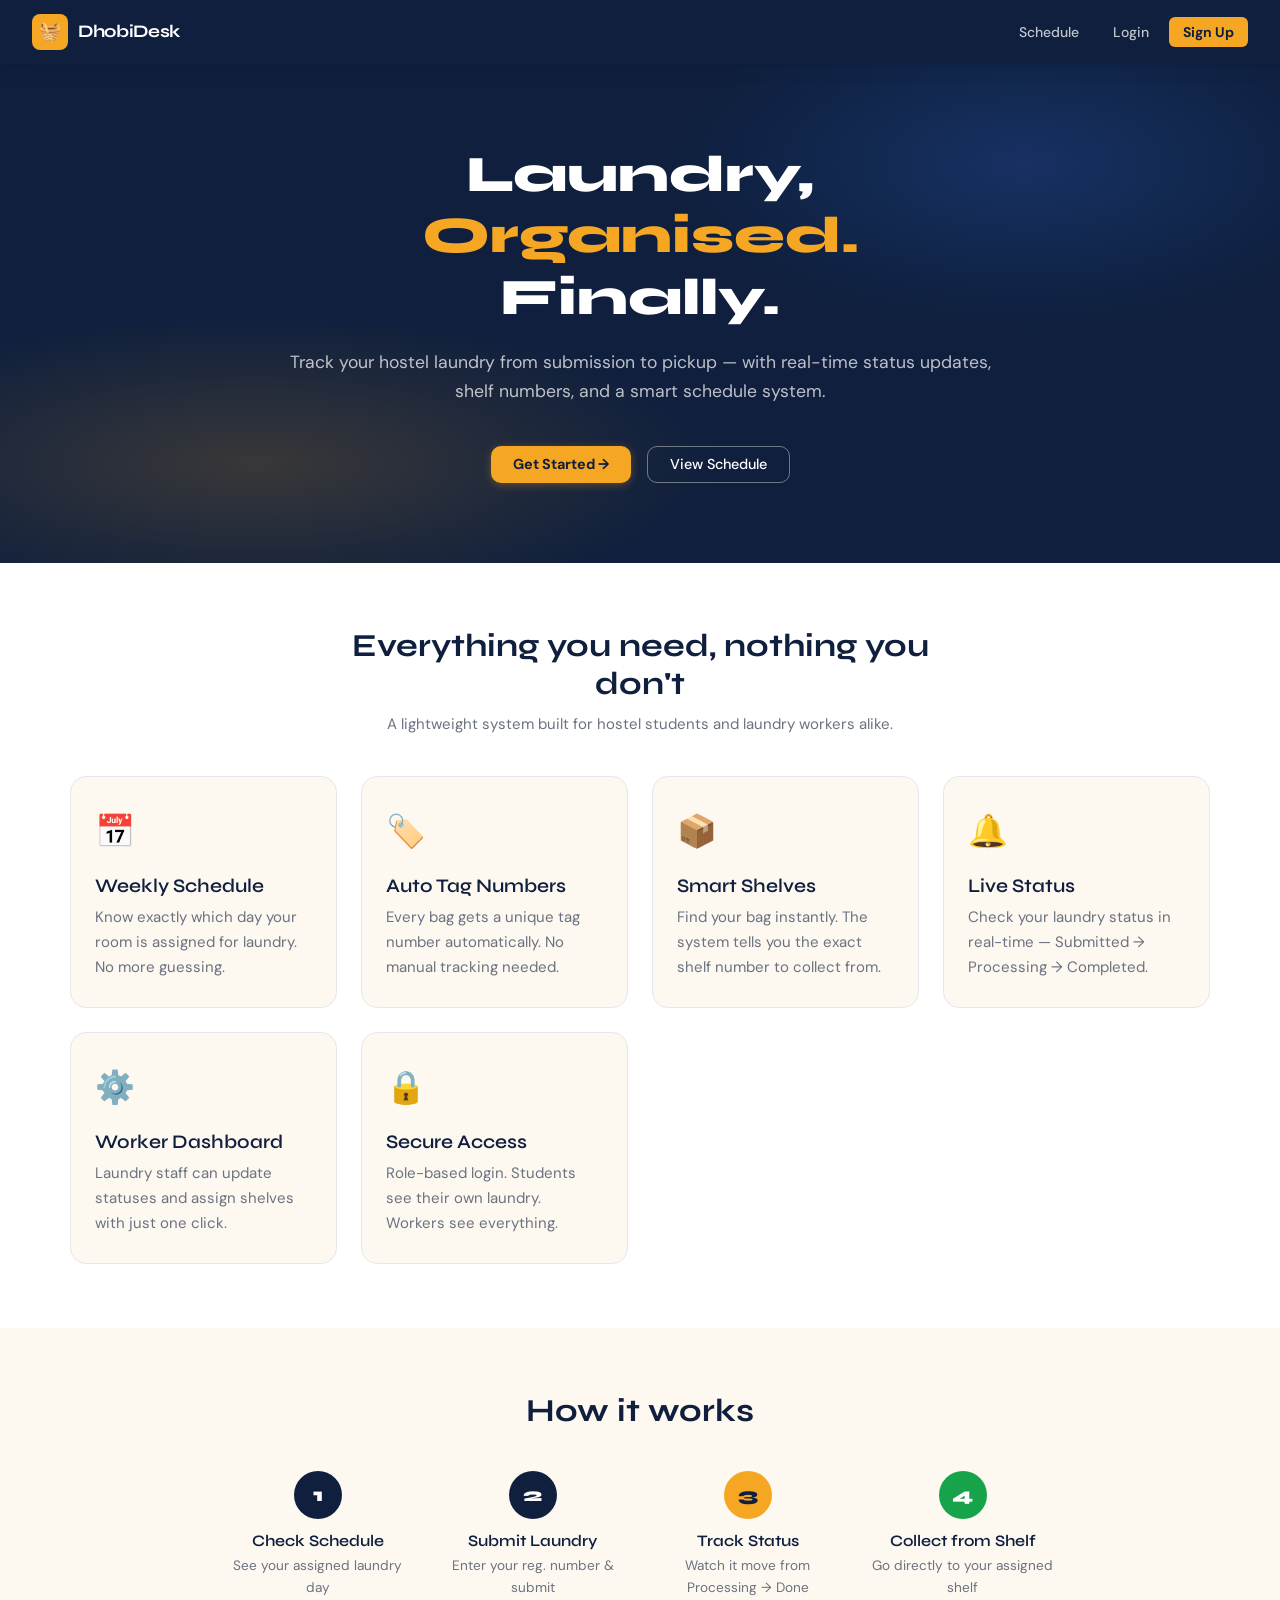
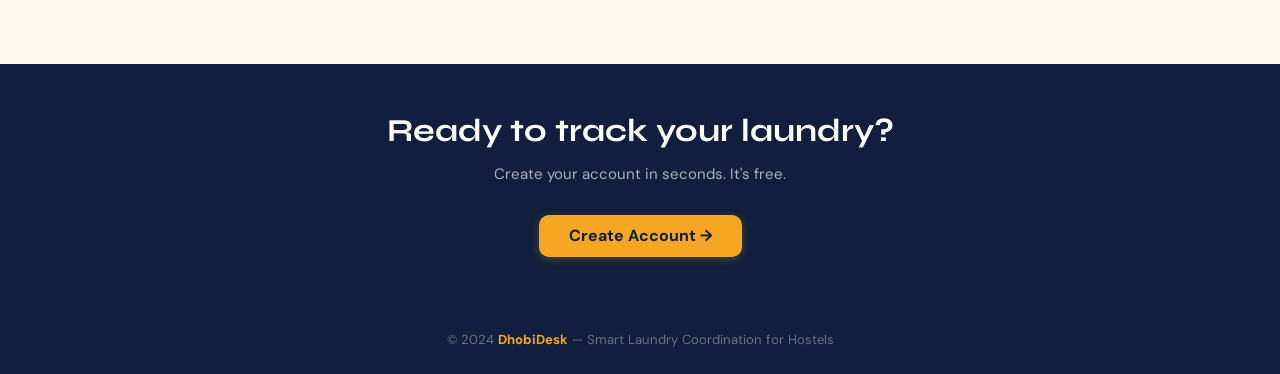
==== index.html @ a39a6e78 "Add files via upload" ====
<!DOCTYPE html>
<html lang="en">
<head>
  <meta charset="UTF-8" />
  <meta name="viewport" content="width=device-width, initial-scale=1.0" />
  <title>DhobiDesk — Smart Laundry for Hostels</title>
  <link rel="stylesheet" href="style.css" />
</head>
<body>

<!-- ── Navbar ── -->
<nav class="navbar">
  <a class="navbar-brand" href="index.html">
    <div class="logo-icon">🧺</div>
    <span>DhobiDesk</span>
  </a>
  <ul class="navbar-links">
    <li><a href="schedule.html">Schedule</a></li>
    <li><a href="login.html">Login</a></li>
    <li><a href="signup.html" class="btn-nav">Sign Up</a></li>
  </ul>
</nav>

<!-- ── Hero ── -->
<section class="hero">
  <div class="hero-content fade-in-up">
    <h1>Laundry, <span>Organised.</span><br>Finally.</h1>
    <p>Track your hostel laundry from submission to pickup — with real-time status updates, shelf numbers, and a smart schedule system.</p>
    <div class="hero-cta">
      <a href="signup.html" class="btn btn-primary">Get Started →</a>
      <a href="schedule.html" class="btn btn-secondary">View Schedule</a>
    </div>
  </div>
</section>

<!-- ── Features ── -->
<section class="features">
  <div style="text-align:center; max-width:600px; margin:0 auto;">
    <h2>Everything you need, nothing you don't</h2>
    <p style="margin-top:0.5rem;">A lightweight system built for hostel students and laundry workers alike.</p>
  </div>

  <div class="features-grid">
    <div class="feature-card">
      <span class="feature-icon">📅</span>
      <h3>Weekly Schedule</h3>
      <p>Know exactly which day your room is assigned for laundry. No more guessing.</p>
    </div>
    <div class="feature-card">
      <span class="feature-icon">🏷️</span>
      <h3>Auto Tag Numbers</h3>
      <p>Every bag gets a unique tag number automatically. No manual tracking needed.</p>
    </div>
    <div class="feature-card">
      <span class="feature-icon">📦</span>
      <h3>Smart Shelves</h3>
      <p>Find your bag instantly. The system tells you the exact shelf number to collect from.</p>
    </div>
    <div class="feature-card">
      <span class="feature-icon">🔔</span>
      <h3>Live Status</h3>
      <p>Check your laundry status in real-time — Submitted → Processing → Completed.</p>
    </div>
    <div class="feature-card">
      <span class="feature-icon">⚙️</span>
      <h3>Worker Dashboard</h3>
      <p>Laundry staff can update statuses and assign shelves with just one click.</p>
    </div>
    <div class="feature-card">
      <span class="feature-icon">🔒</span>
      <h3>Secure Access</h3>
      <p>Role-based login. Students see their own laundry. Workers see everything.</p>
    </div>
  </div>
</section>

<!-- ── How It Works ── -->
<section style="padding: 4rem 2rem; background: var(--cream); max-width: 900px; margin: 0 auto;">
  <h2 style="text-align:center; margin-bottom:2.5rem;">How it works</h2>
  <div style="display:grid; grid-template-columns: repeat(auto-fit, minmax(180px,1fr)); gap:1.5rem; text-align:center;">
    <div>
      <div style="width:48px;height:48px;background:var(--navy);color:white;border-radius:50%;display:inline-flex;align-items:center;justify-content:center;font-family:var(--font-head);font-weight:800;font-size:1.2rem;margin-bottom:0.75rem;">1</div>
      <h4>Check Schedule</h4>
      <p style="font-size:0.85rem;margin-top:0.3rem;">See your assigned laundry day</p>
    </div>
    <div>
      <div style="width:48px;height:48px;background:var(--navy);color:white;border-radius:50%;display:inline-flex;align-items:center;justify-content:center;font-family:var(--font-head);font-weight:800;font-size:1.2rem;margin-bottom:0.75rem;">2</div>
      <h4>Submit Laundry</h4>
      <p style="font-size:0.85rem;margin-top:0.3rem;">Enter your reg. number & submit</p>
    </div>
    <div>
      <div style="width:48px;height:48px;background:var(--amber);color:var(--navy);border-radius:50%;display:inline-flex;align-items:center;justify-content:center;font-family:var(--font-head);font-weight:800;font-size:1.2rem;margin-bottom:0.75rem;">3</div>
      <h4>Track Status</h4>
      <p style="font-size:0.85rem;margin-top:0.3rem;">Watch it move from Processing → Done</p>
    </div>
    <div>
      <div style="width:48px;height:48px;background:var(--green);color:white;border-radius:50%;display:inline-flex;align-items:center;justify-content:center;font-family:var(--font-head);font-weight:800;font-size:1.2rem;margin-bottom:0.75rem;">4</div>
      <h4>Collect from Shelf</h4>
      <p style="font-size:0.85rem;margin-top:0.3rem;">Go directly to your assigned shelf</p>
    </div>
  </div>
</section>

<!-- ── CTA ── -->
<section style="background:var(--navy);padding:3rem 2rem;text-align:center;">
  <h2 style="color:white;margin-bottom:0.75rem;">Ready to track your laundry?</h2>
  <p style="color:rgba(255,255,255,0.65);margin-bottom:1.75rem;">Create your account in seconds. It's free.</p>
  <a href="signup.html" class="btn btn-primary" style="font-size:1rem;padding:13px 30px;">Create Account →</a>
</section>

<!-- ── Footer ── -->
<footer class="footer">
  <p>© 2024 <strong>DhobiDesk</strong> — Smart Laundry Coordination for Hostels</p>
</footer>

</body>
</html>
---- style.css ----
/* ============================================================
   style.css — Smart Laundry Coordination System
   Aesthetic: Warm Industrial Utility — crisp whites, deep navy,
   warm amber accents, structured grid, confident typography
   ============================================================ */

@import url('https://fonts.googleapis.com/css2?family=Syne:wght@400;600;700;800&family=DM+Sans:ital,wght@0,300;0,400;0,500;1,300&display=swap');

/* ── CSS Variables ── */
:root {
  --navy:     #0f1f3d;
  --navy-mid: #1a3460;
  --blue:     #2253a8;
  --amber:    #f5a623;
  --amber-lt: #ffd280;
  --cream:    #fdf8f0;
  --white:    #ffffff;
  --gray-100: #f4f5f7;
  --gray-200: #e4e7ec;
  --gray-400: #9aa3b2;
  --gray-600: #6b7280;
  --gray-800: #2d3748;
  --green:    #16a34a;
  --green-lt: #dcfce7;
  --orange:   #ea580c;
  --orange-lt:#ffedd5;
  --red:      #dc2626;
  --red-lt:   #fee2e2;

  --font-head: 'Syne', sans-serif;
  --font-body: 'DM Sans', sans-serif;

  --shadow-sm: 0 1px 3px rgba(15,31,61,0.08), 0 1px 2px rgba(15,31,61,0.06);
  --shadow-md: 0 4px 16px rgba(15,31,61,0.10), 0 2px 6px rgba(15,31,61,0.07);
  --shadow-lg: 0 12px 40px rgba(15,31,61,0.14), 0 4px 12px rgba(15,31,61,0.08);

  --radius:    10px;
  --radius-lg: 16px;
  --transition: 0.22s cubic-bezier(0.4, 0, 0.2, 1);
}

/* ── Reset & Base ── */
*, *::before, *::after { box-sizing: border-box; margin: 0; padding: 0; }

html { scroll-behavior: smooth; }

body {
  font-family: var(--font-body);
  background: var(--cream);
  color: var(--gray-800);
  line-height: 1.65;
  font-size: 15px;
  min-height: 100vh;
}

/* ── Typography ── */
h1, h2, h3, h4 {
  font-family: var(--font-head);
  color: var(--navy);
  line-height: 1.2;
}

h1 { font-size: clamp(2rem, 5vw, 3.2rem); font-weight: 800; }
h2 { font-size: clamp(1.4rem, 3vw, 2rem); font-weight: 700; }
h3 { font-size: 1.2rem; font-weight: 600; }
h4 { font-size: 1rem; font-weight: 600; }

p { color: var(--gray-600); }

a { color: var(--blue); text-decoration: none; transition: color var(--transition); }
a:hover { color: var(--amber); }

/* ── Navbar ── */
.navbar {
  background: var(--navy);
  padding: 0 2rem;
  display: flex;
  align-items: center;
  justify-content: space-between;
  height: 64px;
  position: sticky;
  top: 0;
  z-index: 100;
  box-shadow: var(--shadow-md);
}

.navbar-brand {
  display: flex;
  align-items: center;
  gap: 10px;
  text-decoration: none;
}

.navbar-brand .logo-icon {
  width: 36px;
  height: 36px;
  background: var(--amber);
  border-radius: 8px;
  display: flex;
  align-items: center;
  justify-content: center;
  font-size: 18px;
}

.navbar-brand span {
  font-family: var(--font-head);
  font-size: 1.1rem;
  font-weight: 700;
  color: var(--white);
  letter-spacing: -0.02em;
}

.navbar-links {
  display: flex;
  align-items: center;
  gap: 6px;
  list-style: none;
}

.navbar-links a {
  color: rgba(255,255,255,0.75);
  font-size: 0.875rem;
  font-weight: 500;
  padding: 6px 14px;
  border-radius: 6px;
  transition: all var(--transition);
}

.navbar-links a:hover {
  color: var(--white);
  background: rgba(255,255,255,0.08);
}

.navbar-links a.btn-nav {
  background: var(--amber);
  color: var(--navy);
  font-weight: 700;
}

.navbar-links a.btn-nav:hover {
  background: var(--amber-lt);
}

/* ── Main Layout ── */
.main-wrapper {
  max-width: 1140px;
  margin: 0 auto;
  padding: 2.5rem 1.5rem 4rem;
}

/* ── Hero (Index) ── */
.hero {
  background: var(--navy);
  color: var(--white);
  padding: 5rem 2rem;
  text-align: center;
  position: relative;
  overflow: hidden;
}

.hero::before {
  content: '';
  position: absolute;
  inset: 0;
  background:
    radial-gradient(ellipse 60% 50% at 20% 80%, rgba(245,166,35,0.18) 0%, transparent 60%),
    radial-gradient(ellipse 50% 60% at 80% 20%, rgba(34,83,168,0.35) 0%, transparent 55%);
  pointer-events: none;
}

.hero-content { position: relative; z-index: 1; max-width: 740px; margin: 0 auto; }

.hero h1 { color: var(--white); margin-bottom: 1.25rem; }

.hero h1 span { color: var(--amber); }

.hero p {
  color: rgba(255,255,255,0.72);
  font-size: 1.1rem;
  margin-bottom: 2.5rem;
}

.hero-cta {
  display: flex;
  gap: 1rem;
  justify-content: center;
  flex-wrap: wrap;
}

/* ── Feature Cards (Index) ── */
.features {
  padding: 4rem 2rem;
  background: var(--white);
}

.features-grid {
  display: grid;
  grid-template-columns: repeat(auto-fit, minmax(220px, 1fr));
  gap: 1.5rem;
  max-width: 1140px;
  margin: 2.5rem auto 0;
}

.feature-card {
  background: var(--cream);
  border: 1px solid var(--gray-200);
  border-radius: var(--radius-lg);
  padding: 1.75rem 1.5rem;
  transition: transform var(--transition), box-shadow var(--transition);
}

.feature-card:hover {
  transform: translateY(-4px);
  box-shadow: var(--shadow-md);
}

.feature-card .feature-icon {
  font-size: 2rem;
  margin-bottom: 1rem;
  display: block;
}

.feature-card h3 { margin-bottom: 0.5rem; }

/* ── Buttons ── */
.btn {
  display: inline-flex;
  align-items: center;
  gap: 6px;
  padding: 10px 22px;
  border-radius: var(--radius);
  font-family: var(--font-body);
  font-size: 0.9rem;
  font-weight: 500;
  cursor: pointer;
  border: none;
  transition: all var(--transition);
  text-decoration: none;
  line-height: 1;
}

.btn-primary {
  background: var(--amber);
  color: var(--navy);
  font-weight: 700;
  box-shadow: 0 2px 8px rgba(245,166,35,0.3);
}
.btn-primary:hover { background: #e8980e; color: var(--navy); transform: translateY(-1px); box-shadow: 0 4px 16px rgba(245,166,35,0.4); }

.btn-secondary {
  background: transparent;
  color: var(--white);
  border: 1.5px solid rgba(255,255,255,0.4);
}
.btn-secondary:hover { background: rgba(255,255,255,0.1); color: var(--white); border-color: rgba(255,255,255,0.7); }

.btn-navy {
  background: var(--navy);
  color: var(--white);
  font-weight: 600;
}
.btn-navy:hover { background: var(--navy-mid); color: var(--white); }

.btn-outline {
  background: transparent;
  color: var(--navy);
  border: 1.5px solid var(--gray-200);
}
.btn-outline:hover { border-color: var(--navy); background: var(--navy); color: var(--white); }

.btn-green { background: var(--green); color: white; font-weight: 600; }
.btn-green:hover { background: #15803d; color: white; }

.btn-orange { background: var(--orange); color: white; font-weight: 600; }
.btn-orange:hover { background: #c2410c; color: white; }

.btn-sm { padding: 6px 14px; font-size: 0.82rem; }

.btn:disabled, .btn[disabled] {
  opacity: 0.5;
  cursor: not-allowed;
  transform: none !important;
}

/* ── Cards ── */
.card {
  background: var(--white);
  border-radius: var(--radius-lg);
  border: 1px solid var(--gray-200);
  box-shadow: var(--shadow-sm);
  overflow: hidden;
}

.card-header {
  padding: 1.25rem 1.5rem;
  border-bottom: 1px solid var(--gray-200);
  display: flex;
  align-items: center;
  justify-content: space-between;
  gap: 1rem;
}

.card-body { padding: 1.5rem; }

/* ── Forms ── */
.form-container {
  max-width: 480px;
  margin: 3rem auto;
}

.form-card {
  background: var(--white);
  border-radius: var(--radius-lg);
  padding: 2.5rem;
  box-shadow: var(--shadow-lg);
  border: 1px solid var(--gray-200);
}

.form-logo {
  text-align: center;
  margin-bottom: 2rem;
}

.form-logo .logo-circle {
  width: 60px;
  height: 60px;
  background: var(--navy);
  border-radius: 16px;
  display: inline-flex;
  align-items: center;
  justify-content: center;
  font-size: 26px;
  margin-bottom: 1rem;
}

.form-card h2 { text-align: center; margin-bottom: 0.4rem; }
.form-card .form-subtitle { text-align: center; font-size: 0.88rem; margin-bottom: 2rem; }

.form-group {
  margin-bottom: 1.25rem;
}

.form-group label {
  display: block;
  font-size: 0.83rem;
  font-weight: 600;
  color: var(--gray-800);
  margin-bottom: 0.45rem;
  letter-spacing: 0.04em;
  text-transform: uppercase;
}

.form-group input,
.form-group select {
  width: 100%;
  padding: 11px 14px;
  border: 1.5px solid var(--gray-200);
  border-radius: var(--radius);
  font-family: var(--font-body);
  font-size: 0.95rem;
  color: var(--gray-800);
  background: var(--gray-100);
  transition: border-color var(--transition), box-shadow var(--transition);
  outline: none;
}

.form-group input:focus,
.form-group select:focus {
  border-color: var(--blue);
  background: var(--white);
  box-shadow: 0 0 0 3px rgba(34,83,168,0.1);
}

.form-group input::placeholder { color: var(--gray-400); }

.form-submit { width: 100%; padding: 13px; font-size: 1rem; margin-top: 0.5rem; justify-content: center; }

.form-footer { text-align: center; margin-top: 1.25rem; font-size: 0.875rem; }

/* Role Selector */
.role-selector {
  display: grid;
  grid-template-columns: 1fr 1fr;
  gap: 0.75rem;
}

.role-option {
  position: relative;
}

.role-option input { display: none; }

.role-option label {
  display: flex;
  flex-direction: column;
  align-items: center;
  gap: 6px;
  padding: 14px 10px;
  border: 2px solid var(--gray-200);
  border-radius: var(--radius);
  cursor: pointer;
  transition: all var(--transition);
  text-align: center;
  font-size: 0.85rem;
  color: var(--gray-600);
  font-weight: 500;
  letter-spacing: normal;
  text-transform: none;
}

.role-option label .role-icon { font-size: 1.8rem; }
.role-option label .role-name { font-weight: 700; font-family: var(--font-head); color: var(--navy); }

.role-option input:checked + label {
  border-color: var(--amber);
  background: rgba(245,166,35,0.07);
  box-shadow: 0 0 0 3px rgba(245,166,35,0.15);
}

/* ── Dashboard Layout ── */
.dashboard-grid {
  display: grid;
  grid-template-columns: 280px 1fr;
  gap: 1.5rem;
  align-items: start;
}

@media (max-width: 768px) {
  .dashboard-grid { grid-template-columns: 1fr; }
}

/* ── Page Header ── */
.page-header {
  background: var(--navy);
  color: var(--white);
  padding: 2.5rem 2rem;
  position: relative;
  overflow: hidden;
}

.page-header::after {
  content: '';
  position: absolute;
  right: -60px;
  top: -60px;
  width: 220px;
  height: 220px;
  background: rgba(245,166,35,0.12);
  border-radius: 50%;
}

.page-header h1 { color: var(--white); font-size: clamp(1.5rem, 3vw, 2rem); }
.page-header p { color: rgba(255,255,255,0.65); margin-top: 0.3rem; font-size: 0.95rem; }

.page-header .header-badge {
  display: inline-flex;
  align-items: center;
  gap: 6px;
  background: rgba(245,166,35,0.2);
  color: var(--amber);
  padding: 4px 12px;
  border-radius: 100px;
  font-size: 0.78rem;
  font-weight: 600;
  letter-spacing: 0.06em;
  text-transform: uppercase;
  margin-bottom: 0.75rem;
}

/* ── Status Badges ── */
.badge {
  display: inline-flex;
  align-items: center;
  gap: 5px;
  padding: 3px 10px;
  border-radius: 100px;
  font-size: 0.78rem;
  font-weight: 600;
  letter-spacing: 0.03em;
  white-space: nowrap;
}

.badge-submitted { background: var(--gray-100); color: var(--gray-600); }
.badge-processing { background: var(--orange-lt); color: var(--orange); }
.badge-completed { background: var(--green-lt); color: var(--green); }

/* ── Laundry Entry Cards ── */
.laundry-entries { display: flex; flex-direction: column; gap: 1rem; }

.entry-card {
  background: var(--white);
  border: 1px solid var(--gray-200);
  border-radius: var(--radius-lg);
  padding: 1.25rem 1.5rem;
  box-shadow: var(--shadow-sm);
  transition: box-shadow var(--transition);
}

.entry-card:hover { box-shadow: var(--shadow-md); }

.entry-card-header {
  display: flex;
  align-items: center;
  justify-content: space-between;
  margin-bottom: 0.75rem;
  flex-wrap: wrap;
  gap: 0.5rem;
}

.entry-tag {
  font-family: var(--font-head);
  font-size: 1.4rem;
  font-weight: 800;
  color: var(--navy);
}

.entry-tag span { color: var(--amber); }

.entry-meta {
  display: flex;
  gap: 1.5rem;
  flex-wrap: wrap;
  font-size: 0.85rem;
  color: var(--gray-600);
  margin-bottom: 1rem;
}

.entry-meta strong { color: var(--gray-800); }

.entry-completed-msg {
  background: var(--green-lt);
  border: 1px solid #86efac;
  border-radius: var(--radius);
  padding: 10px 14px;
  display: flex;
  align-items: center;
  gap: 8px;
  font-size: 0.88rem;
  font-weight: 600;
  color: var(--green);
  margin-top: 0.75rem;
}

/* Worker entry card additions */
.worker-actions {
  display: flex;
  align-items: center;
  gap: 0.75rem;
  flex-wrap: wrap;
  margin-top: 1rem;
  padding-top: 1rem;
  border-top: 1px solid var(--gray-200);
}

.shelf-input-group {
  display: flex;
  align-items: center;
  gap: 0.5rem;
}

.shelf-input-group input {
  width: 70px;
  padding: 7px 10px;
  border: 1.5px solid var(--gray-200);
  border-radius: var(--radius);
  font-family: var(--font-body);
  font-size: 0.88rem;
  text-align: center;
  outline: none;
  transition: border-color var(--transition);
}

.shelf-input-group input:focus { border-color: var(--blue); }

/* ── Schedule Page ── */
.schedule-grid {
  display: grid;
  grid-template-columns: repeat(auto-fit, minmax(200px, 1fr));
  gap: 1.25rem;
  margin-top: 2rem;
}

.schedule-day {
  background: var(--white);
  border: 1px solid var(--gray-200);
  border-radius: var(--radius-lg);
  overflow: hidden;
  box-shadow: var(--shadow-sm);
  transition: transform var(--transition), box-shadow var(--transition);
}

.schedule-day:hover { transform: translateY(-3px); box-shadow: var(--shadow-md); }

.schedule-day.today {
  border-color: var(--amber);
  box-shadow: 0 0 0 2px rgba(245,166,35,0.25), var(--shadow-md);
}

.schedule-day-header {
  background: var(--navy);
  padding: 12px 16px;
  display: flex;
  align-items: center;
  justify-content: space-between;
}

.schedule-day.today .schedule-day-header { background: var(--amber); }

.schedule-day-header h3 { color: var(--white); font-size: 0.95rem; }
.schedule-day.today .schedule-day-header h3 { color: var(--navy); }

.today-pill {
  background: rgba(255,255,255,0.25);
  color: var(--navy);
  padding: 2px 8px;
  border-radius: 100px;
  font-size: 0.7rem;
  font-weight: 700;
  letter-spacing: 0.06em;
  text-transform: uppercase;
}

.schedule-day-body { padding: 1rem 1.25rem; }
.schedule-day-body .room-range { font-family: var(--font-head); font-size: 1.1rem; font-weight: 700; color: var(--navy); }
.schedule-day-body .room-label { font-size: 0.8rem; color: var(--gray-400); margin-top: 2px; }

/* ── Info Box ── */
.info-box {
  background: rgba(34,83,168,0.06);
  border: 1px solid rgba(34,83,168,0.2);
  border-radius: var(--radius);
  padding: 12px 16px;
  font-size: 0.875rem;
  color: var(--blue);
  display: flex;
  gap: 8px;
  align-items: flex-start;
}

/* ── Alert / Toast ── */
.alert {
  padding: 12px 16px;
  border-radius: var(--radius);
  font-size: 0.875rem;
  font-weight: 500;
  margin-bottom: 1rem;
  display: flex;
  align-items: center;
  gap: 8px;
}

.alert-success { background: var(--green-lt); color: var(--green); border: 1px solid #86efac; }
.alert-error   { background: var(--red-lt); color: var(--red); border: 1px solid #fca5a5; }
.alert-warning { background: var(--orange-lt); color: var(--orange); border: 1px solid #fdba74; }
.alert-info    { background: rgba(34,83,168,0.07); color: var(--blue); border: 1px solid rgba(34,83,168,0.2); }

/* ── Sidebar ── */
.sidebar {
  display: flex;
  flex-direction: column;
  gap: 1rem;
}

.sidebar-user-card {
  background: var(--navy);
  color: var(--white);
  border-radius: var(--radius-lg);
  padding: 1.5rem;
}

.sidebar-user-card .user-avatar {
  width: 50px;
  height: 50px;
  background: var(--amber);
  border-radius: 50%;
  display: flex;
  align-items: center;
  justify-content: center;
  font-size: 22px;
  margin-bottom: 0.75rem;
}

.sidebar-user-card h4 { color: var(--white); font-size: 0.95rem; }
.sidebar-user-card p { color: rgba(255,255,255,0.6); font-size: 0.8rem; }

.sidebar-card {
  background: var(--white);
  border: 1px solid var(--gray-200);
  border-radius: var(--radius-lg);
  padding: 1.25rem;
  box-shadow: var(--shadow-sm);
}

.sidebar-card h4 { margin-bottom: 0.75rem; font-size: 0.9rem; }

/* ── Stats Row ── */
.stats-row {
  display: grid;
  grid-template-columns: repeat(auto-fit, minmax(140px, 1fr));
  gap: 1rem;
  margin-bottom: 1.5rem;
}

.stat-card {
  background: var(--white);
  border: 1px solid var(--gray-200);
  border-radius: var(--radius-lg);
  padding: 1.25rem;
  box-shadow: var(--shadow-sm);
  text-align: center;
}

.stat-card .stat-num {
  font-family: var(--font-head);
  font-size: 2rem;
  font-weight: 800;
  color: var(--navy);
  line-height: 1;
}

.stat-card .stat-label { font-size: 0.78rem; color: var(--gray-400); margin-top: 4px; font-weight: 500; text-transform: uppercase; letter-spacing: 0.05em; }

/* ── Empty State ── */
.empty-state {
  text-align: center;
  padding: 3rem 1.5rem;
}

.empty-state .empty-icon { font-size: 3.5rem; margin-bottom: 1rem; }
.empty-state h3 { margin-bottom: 0.5rem; }

/* ── Loader ── */
.loader {
  display: flex;
  justify-content: center;
  align-items: center;
  padding: 2rem;
  gap: 8px;
}

.loader-dot {
  width: 8px; height: 8px;
  background: var(--amber);
  border-radius: 50%;
  animation: bounce 0.6s alternate infinite;
}
.loader-dot:nth-child(2) { animation-delay: 0.15s; }
.loader-dot:nth-child(3) { animation-delay: 0.3s; }

@keyframes bounce {
  to { transform: translateY(-10px); opacity: 0.5; }
}

/* ── Footer ── */
.footer {
  background: var(--navy);
  color: rgba(255,255,255,0.5);
  text-align: center;
  padding: 1.5rem;
  font-size: 0.82rem;
  margin-top: auto;
}

.footer strong { color: var(--amber); }

/* ── Search / Filter ── */
.filter-bar {
  display: flex;
  gap: 0.75rem;
  flex-wrap: wrap;
  align-items: center;
  margin-bottom: 1.25rem;
}

.filter-bar input,
.filter-bar select {
  padding: 8px 12px;
  border: 1.5px solid var(--gray-200);
  border-radius: var(--radius);
  font-family: var(--font-body);
  font-size: 0.875rem;
  outline: none;
  background: var(--white);
  transition: border-color var(--transition);
}

.filter-bar input:focus,
.filter-bar select:focus {
  border-color: var(--blue);
}

/* ── Shelf Legend ── */
.shelf-legend {
  display: grid;
  grid-template-columns: repeat(auto-fill, minmax(140px, 1fr));
  gap: 0.5rem;
  margin-top: 0.75rem;
}

.shelf-item {
  background: var(--gray-100);
  border-radius: var(--radius);
  padding: 8px 12px;
  font-size: 0.82rem;
}

.shelf-item strong { color: var(--navy); font-family: var(--font-head); }

/* ── Responsive ── */
@media (max-width: 640px) {
  .navbar { padding: 0 1rem; }
  .navbar-brand span { display: none; }
  .form-card { padding: 1.75rem 1.25rem; }
  .main-wrapper { padding: 1.5rem 1rem 3rem; }
  .page-header { padding: 1.75rem 1.25rem; }
  .stats-row { grid-template-columns: repeat(2, 1fr); }
  .worker-actions { flex-direction: column; align-items: flex-start; }
}

/* ── Animations ── */
@keyframes fadeInUp {
  from { opacity: 0; transform: translateY(16px); }
  to   { opacity: 1; transform: translateY(0); }
}

.fade-in-up {
  animation: fadeInUp 0.45s cubic-bezier(0.22, 1, 0.36, 1) both;
}

.entry-card { animation: fadeInUp 0.3s cubic-bezier(0.22, 1, 0.36, 1) both; }
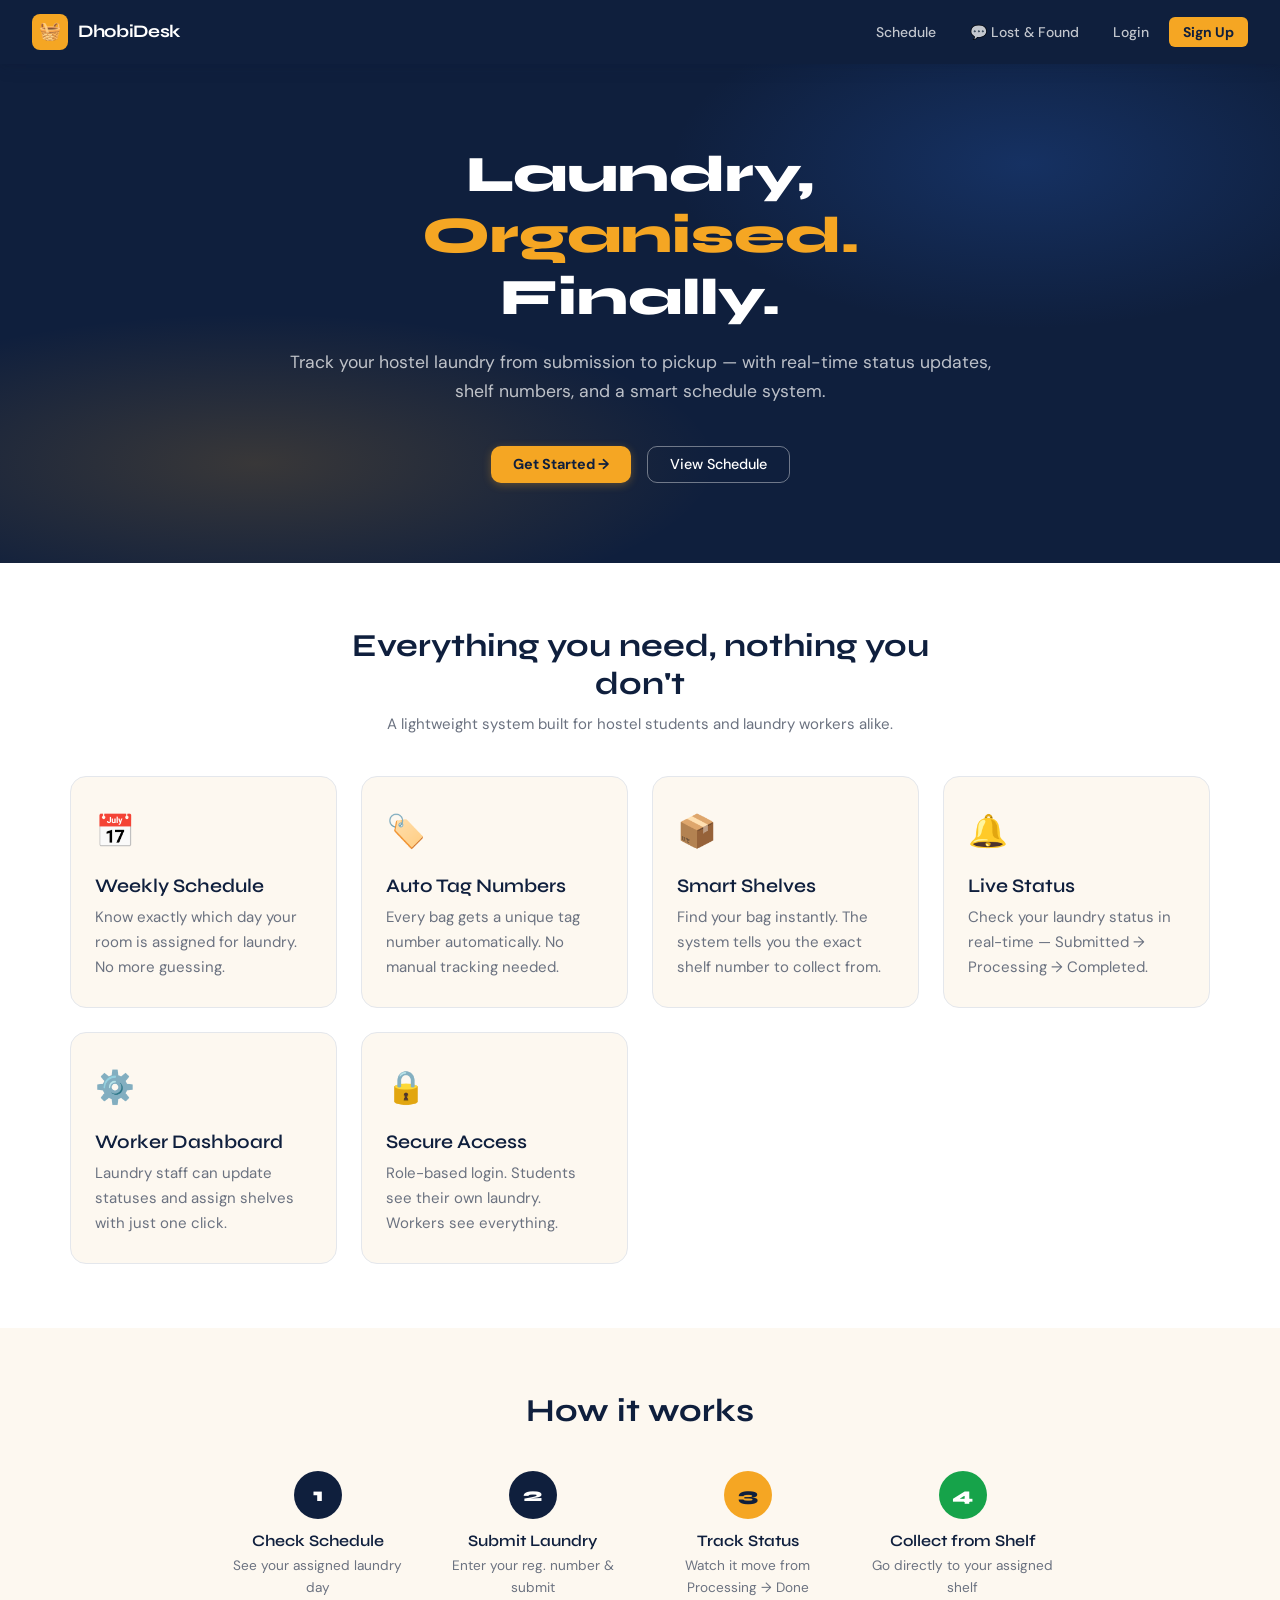
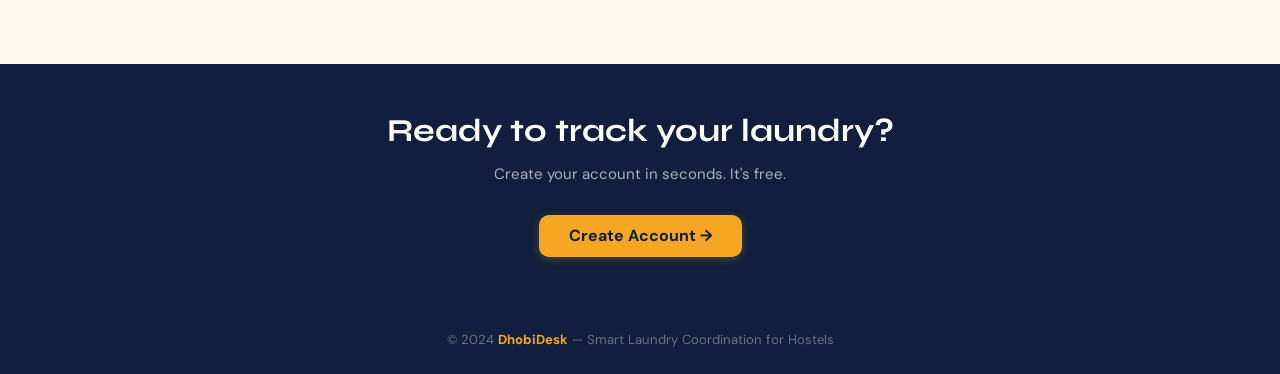
==== commit cbfc30cd: "Add 'Lost & Found' link to navigation" ====
--- a/index.html
+++ b/index.html
@@ -16,6 +16,7 @@
   </a>
   <ul class="navbar-links">
     <li><a href="schedule.html">Schedule</a></li>
+    <li><a href="chat.html">💬 Lost & Found</a></li>
     <li><a href="login.html">Login</a></li>
     <li><a href="signup.html" class="btn-nav">Sign Up</a></li>
   </ul>
--- a/style.css
+++ b/style.css
@@ -828,3 +828,173 @@
 }
 
 .entry-card { animation: fadeInUp 0.3s cubic-bezier(0.22, 1, 0.36, 1) both; }
+/* ============================================================
+   LOST & FOUND CHAT STYLES
+   ============================================================ */
+
+.chat-wrapper {
+  display: flex;
+  flex-direction: column;
+  height: calc(100vh - 220px);
+  min-height: 480px;
+  max-width: 800px;
+  margin: 0 auto;
+}
+
+.chat-box {
+  flex: 1;
+  overflow-y: auto;
+  padding: 1.5rem;
+  display: flex;
+  flex-direction: column;
+  gap: 0.75rem;
+  background: var(--gray-100);
+  border: 1px solid var(--gray-200);
+  border-radius: var(--radius-lg) var(--radius-lg) 0 0;
+  scroll-behavior: smooth;
+}
+
+/* Scrollbar styling */
+.chat-box::-webkit-scrollbar { width: 5px; }
+.chat-box::-webkit-scrollbar-track { background: transparent; }
+.chat-box::-webkit-scrollbar-thumb { background: var(--gray-200); border-radius: 10px; }
+
+.chat-message {
+  display: flex;
+  flex-direction: column;
+  max-width: 72%;
+  animation: fadeInUp 0.2s ease both;
+}
+
+.chat-message.mine {
+  align-self: flex-end;
+  align-items: flex-end;
+}
+
+.chat-message.theirs {
+  align-self: flex-start;
+  align-items: flex-start;
+}
+
+.chat-bubble {
+  padding: 10px 14px;
+  border-radius: 16px;
+  font-size: 0.9rem;
+  line-height: 1.5;
+  word-break: break-word;
+}
+
+.chat-message.mine .chat-bubble {
+  background: var(--navy);
+  color: var(--white);
+  border-bottom-right-radius: 4px;
+}
+
+.chat-message.theirs .chat-bubble {
+  background: var(--white);
+  color: var(--gray-800);
+  border: 1px solid var(--gray-200);
+  border-bottom-left-radius: 4px;
+}
+
+.chat-meta {
+  font-size: 0.72rem;
+  color: var(--gray-400);
+  margin-top: 3px;
+  padding: 0 4px;
+}
+
+.chat-sender {
+  font-weight: 600;
+  color: var(--amber);
+  font-size: 0.75rem;
+  margin-bottom: 3px;
+  padding: 0 4px;
+}
+
+.chat-input-bar {
+  display: flex;
+  gap: 0.75rem;
+  padding: 1rem;
+  background: var(--white);
+  border: 1px solid var(--gray-200);
+  border-top: none;
+  border-radius: 0 0 var(--radius-lg) var(--radius-lg);
+  box-shadow: var(--shadow-sm);
+}
+
+.chat-input-bar input {
+  flex: 1;
+  padding: 11px 16px;
+  border: 1.5px solid var(--gray-200);
+  border-radius: 100px;
+  font-family: var(--font-body);
+  font-size: 0.9rem;
+  outline: none;
+  transition: border-color var(--transition);
+  background: var(--gray-100);
+}
+
+.chat-input-bar input:focus {
+  border-color: var(--blue);
+  background: var(--white);
+}
+
+.chat-input-bar button {
+  border-radius: 100px;
+  padding: 11px 22px;
+  white-space: nowrap;
+}
+
+.chat-date-divider {
+  text-align: center;
+  font-size: 0.72rem;
+  color: var(--gray-400);
+  margin: 0.25rem 0;
+  position: relative;
+}
+
+.chat-date-divider::before,
+.chat-date-divider::after {
+  content: '';
+  position: absolute;
+  top: 50%;
+  width: 30%;
+  height: 1px;
+  background: var(--gray-200);
+}
+
+.chat-date-divider::before { left: 0; }
+.chat-date-divider::after  { right: 0; }
+
+.chat-empty {
+  flex: 1;
+  display: flex;
+  flex-direction: column;
+  align-items: center;
+  justify-content: center;
+  color: var(--gray-400);
+  gap: 0.5rem;
+}
+
+.chat-empty .empty-icon { font-size: 2.5rem; }
+
+.online-pill {
+  display: inline-flex;
+  align-items: center;
+  gap: 5px;
+  background: var(--green-lt);
+  color: var(--green);
+  padding: 3px 10px;
+  border-radius: 100px;
+  font-size: 0.75rem;
+  font-weight: 600;
+}
+
+.online-dot {
+  width: 7px;
+  height: 7px;
+  border-radius: 50%;
+  background: var(--green);
+  animation: bounce 1s infinite;
+}
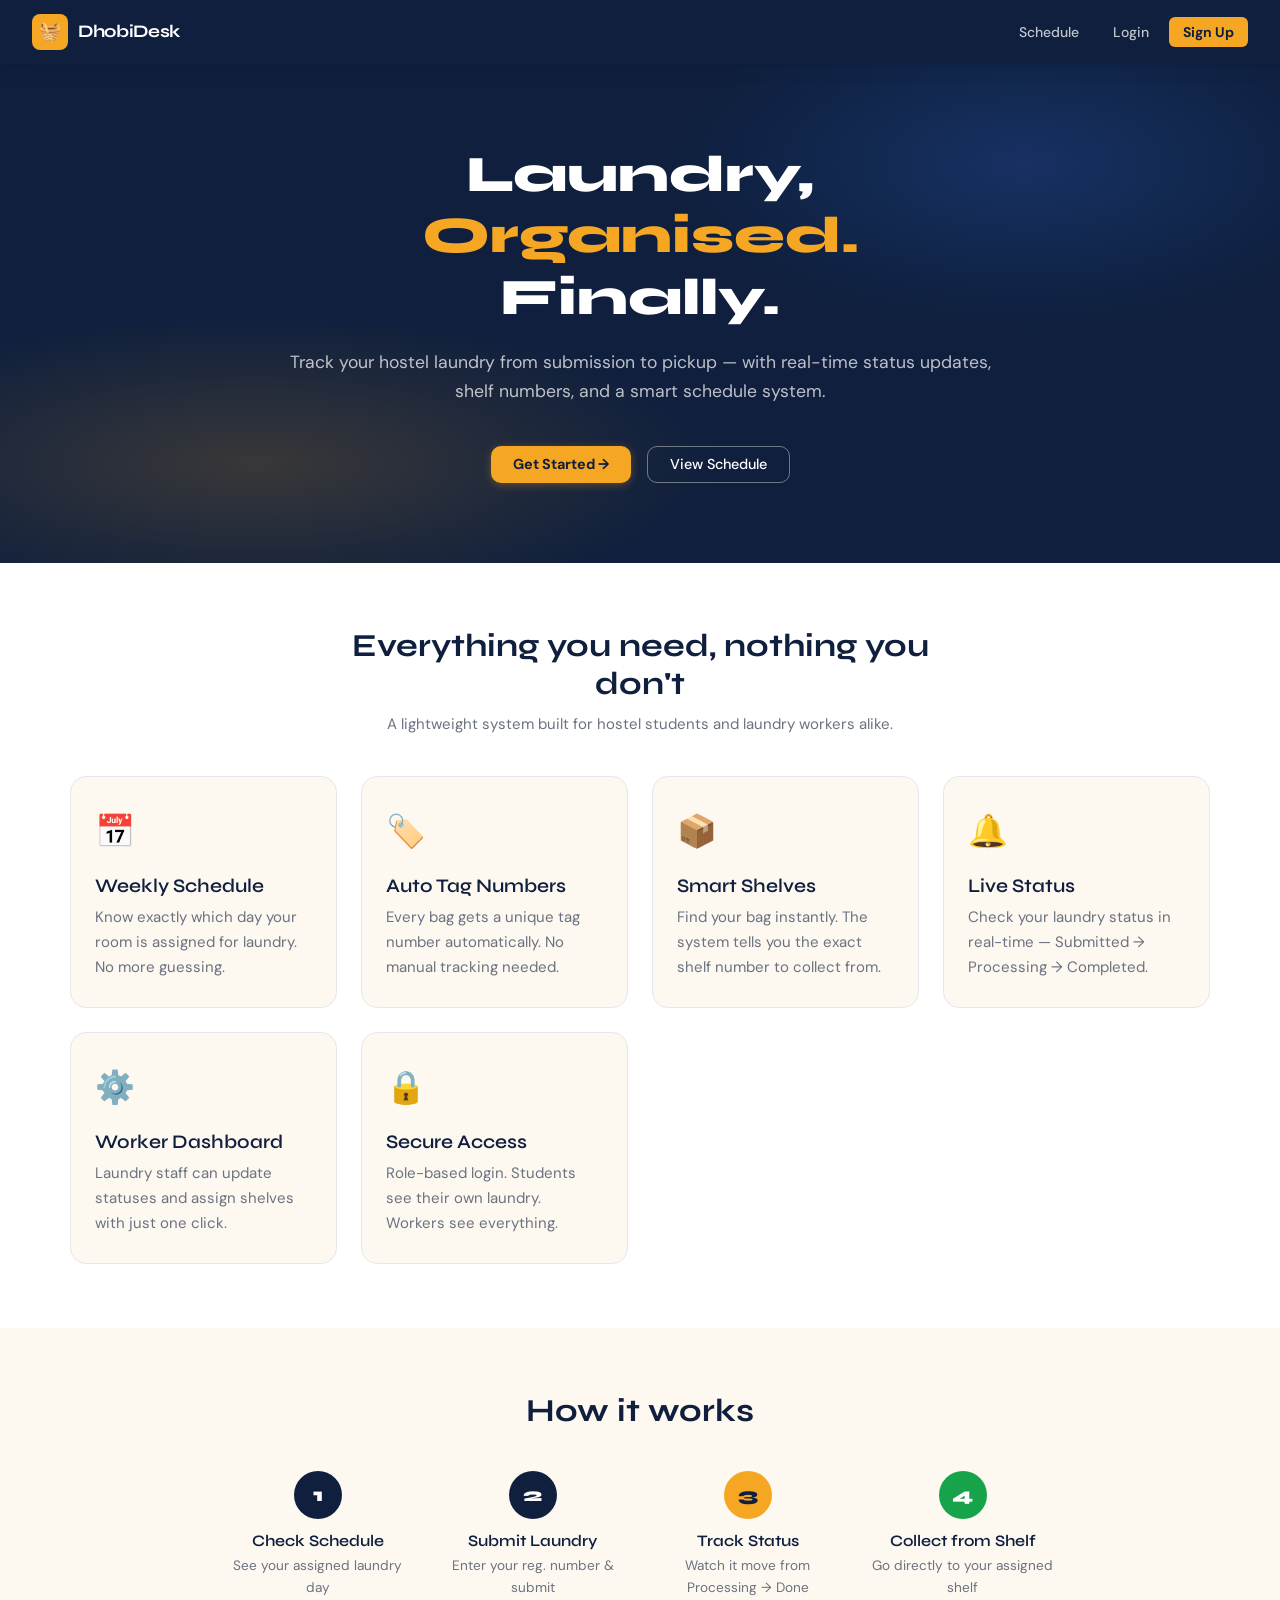
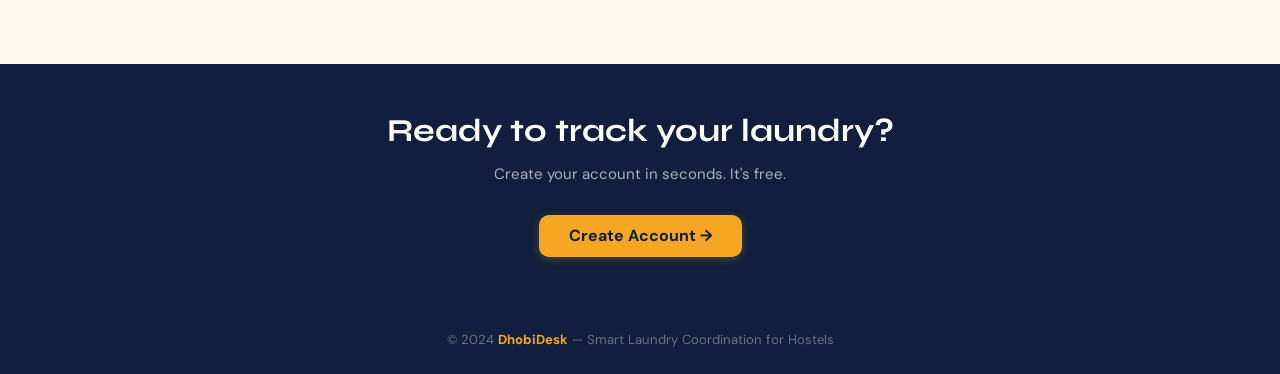
==== commit c86f33ab: "Update index.html" ====
--- a/index.html
+++ b/index.html
@@ -16,7 +16,6 @@
   </a>
   <ul class="navbar-links">
     <li><a href="schedule.html">Schedule</a></li>
-    <li><a href="chat.html">💬 Lost & Found</a></li>
     <li><a href="login.html">Login</a></li>
     <li><a href="signup.html" class="btn-nav">Sign Up</a></li>
   </ul>
--- a/style.css
+++ b/style.css
@@ -828,173 +828,3 @@
 }
 
 .entry-card { animation: fadeInUp 0.3s cubic-bezier(0.22, 1, 0.36, 1) both; }
-/* ============================================================
-   LOST & FOUND CHAT STYLES
-   ============================================================ */
-
-.chat-wrapper {
-  display: flex;
-  flex-direction: column;
-  height: calc(100vh - 220px);
-  min-height: 480px;
-  max-width: 800px;
-  margin: 0 auto;
-}
-
-.chat-box {
-  flex: 1;
-  overflow-y: auto;
-  padding: 1.5rem;
-  display: flex;
-  flex-direction: column;
-  gap: 0.75rem;
-  background: var(--gray-100);
-  border: 1px solid var(--gray-200);
-  border-radius: var(--radius-lg) var(--radius-lg) 0 0;
-  scroll-behavior: smooth;
-}
-
-/* Scrollbar styling */
-.chat-box::-webkit-scrollbar { width: 5px; }
-.chat-box::-webkit-scrollbar-track { background: transparent; }
-.chat-box::-webkit-scrollbar-thumb { background: var(--gray-200); border-radius: 10px; }
-
-.chat-message {
-  display: flex;
-  flex-direction: column;
-  max-width: 72%;
-  animation: fadeInUp 0.2s ease both;
-}
-
-.chat-message.mine {
-  align-self: flex-end;
-  align-items: flex-end;
-}
-
-.chat-message.theirs {
-  align-self: flex-start;
-  align-items: flex-start;
-}
-
-.chat-bubble {
-  padding: 10px 14px;
-  border-radius: 16px;
-  font-size: 0.9rem;
-  line-height: 1.5;
-  word-break: break-word;
-}
-
-.chat-message.mine .chat-bubble {
-  background: var(--navy);
-  color: var(--white);
-  border-bottom-right-radius: 4px;
-}
-
-.chat-message.theirs .chat-bubble {
-  background: var(--white);
-  color: var(--gray-800);
-  border: 1px solid var(--gray-200);
-  border-bottom-left-radius: 4px;
-}
-
-.chat-meta {
-  font-size: 0.72rem;
-  color: var(--gray-400);
-  margin-top: 3px;
-  padding: 0 4px;
-}
-
-.chat-sender {
-  font-weight: 600;
-  color: var(--amber);
-  font-size: 0.75rem;
-  margin-bottom: 3px;
-  padding: 0 4px;
-}
-
-.chat-input-bar {
-  display: flex;
-  gap: 0.75rem;
-  padding: 1rem;
-  background: var(--white);
-  border: 1px solid var(--gray-200);
-  border-top: none;
-  border-radius: 0 0 var(--radius-lg) var(--radius-lg);
-  box-shadow: var(--shadow-sm);
-}
-
-.chat-input-bar input {
-  flex: 1;
-  padding: 11px 16px;
-  border: 1.5px solid var(--gray-200);
-  border-radius: 100px;
-  font-family: var(--font-body);
-  font-size: 0.9rem;
-  outline: none;
-  transition: border-color var(--transition);
-  background: var(--gray-100);
-}
-
-.chat-input-bar input:focus {
-  border-color: var(--blue);
-  background: var(--white);
-}
-
-.chat-input-bar button {
-  border-radius: 100px;
-  padding: 11px 22px;
-  white-space: nowrap;
-}
-
-.chat-date-divider {
-  text-align: center;
-  font-size: 0.72rem;
-  color: var(--gray-400);
-  margin: 0.25rem 0;
-  position: relative;
-}
-
-.chat-date-divider::before,
-.chat-date-divider::after {
-  content: '';
-  position: absolute;
-  top: 50%;
-  width: 30%;
-  height: 1px;
-  background: var(--gray-200);
-}
-
-.chat-date-divider::before { left: 0; }
-.chat-date-divider::after  { right: 0; }
-
-.chat-empty {
-  flex: 1;
-  display: flex;
-  flex-direction: column;
-  align-items: center;
-  justify-content: center;
-  color: var(--gray-400);
-  gap: 0.5rem;
-}
-
-.chat-empty .empty-icon { font-size: 2.5rem; }
-
-.online-pill {
-  display: inline-flex;
-  align-items: center;
-  gap: 5px;
-  background: var(--green-lt);
-  color: var(--green);
-  padding: 3px 10px;
-  border-radius: 100px;
-  font-size: 0.75rem;
-  font-weight: 600;
-}
-
-.online-dot {
-  width: 7px;
-  height: 7px;
-  border-radius: 50%;
-  background: var(--green);
-  animation: bounce 1s infinite;
-}
